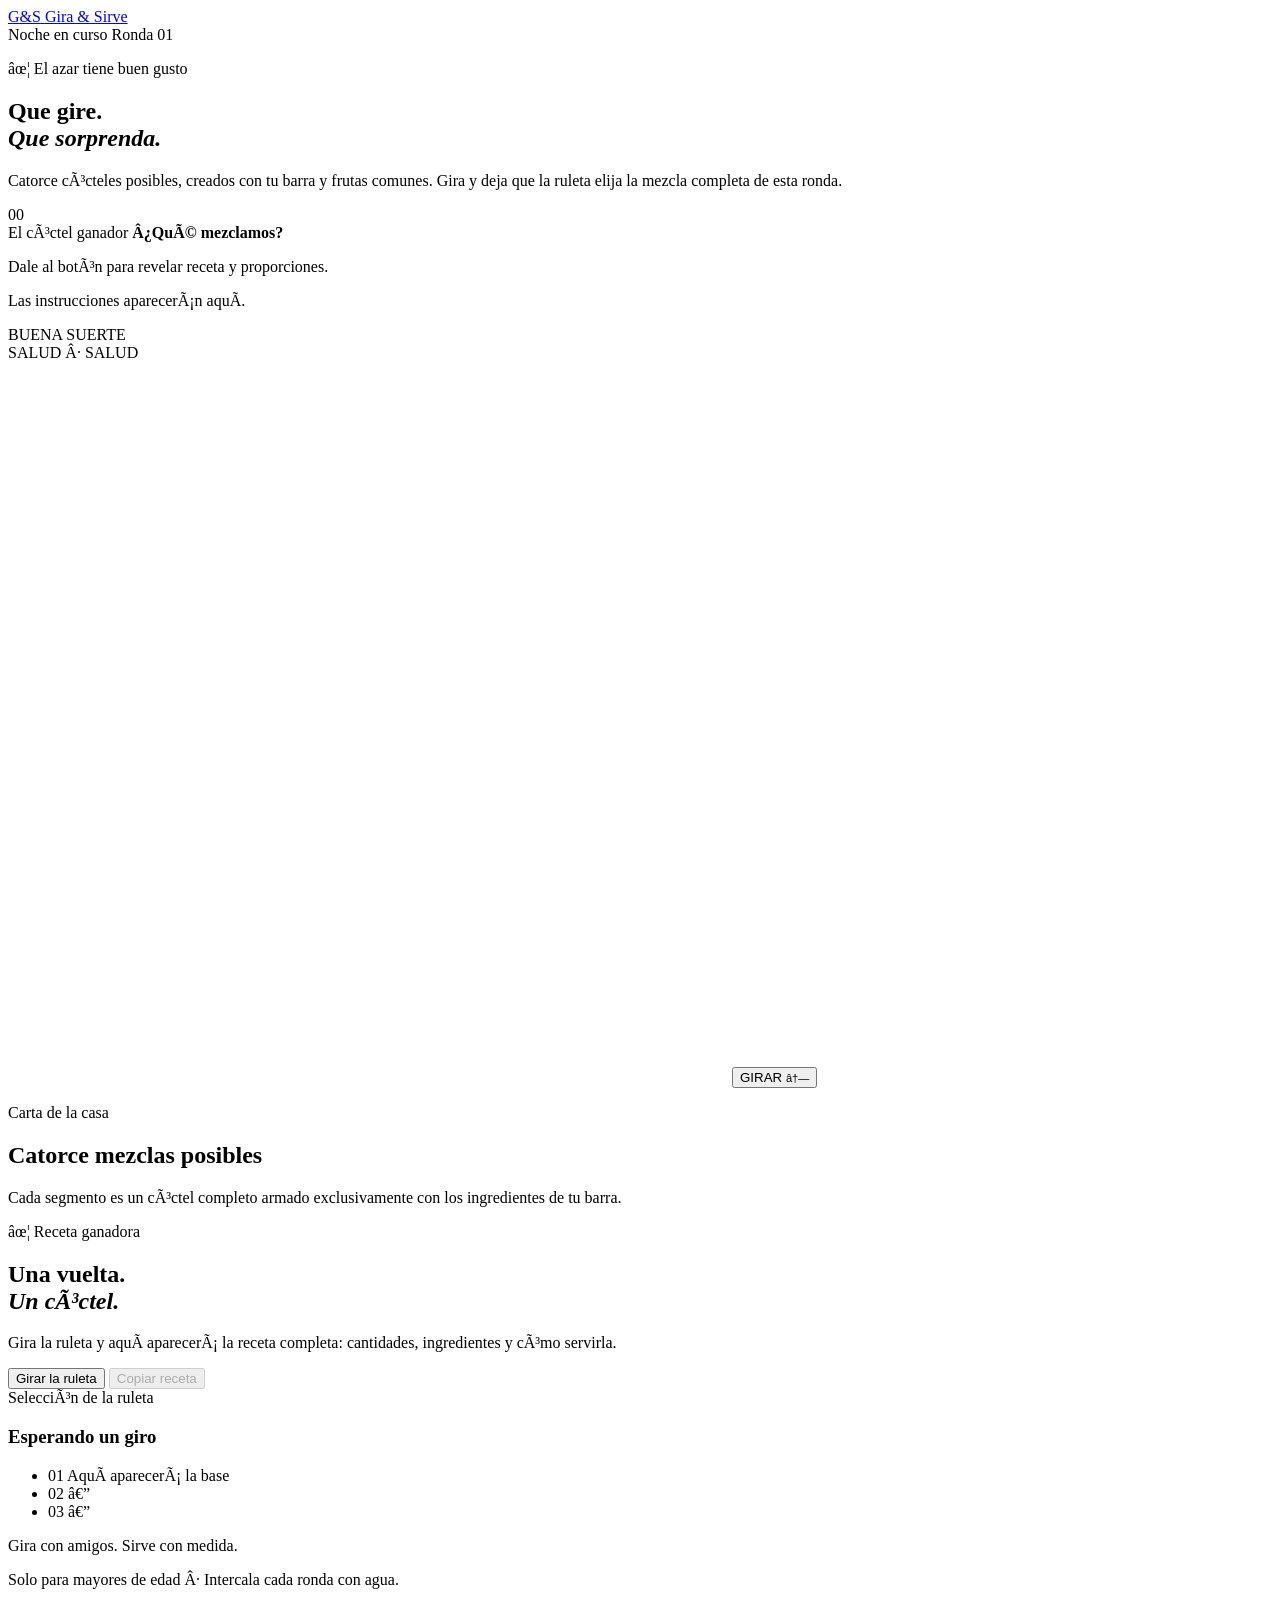
==== ruleta-tragos/index.html @ f044c5aa "Add cocktail roulette index.html" ====
<!doctype html>
<html lang="es">
<head>
  <meta charset="UTF-8">
  <meta name="viewport" content="width=device-width, initial-scale=1.0">
  <meta name="theme-color" content="#f4efe4">
  <meta name="description" content="Gira la ruleta y deja que el azar prepare la siguiente mezcla.">
  <title>Gira & Sirve â€” Ruleta de tragos</title>
  <link rel="preconnect" href="https://fonts.googleapis.com">
  <link rel="preconnect" href="https://fonts.gstatic.com" crossorigin>
  <link href="https://fonts.googleapis.com/css2?family=DM+Mono:wght@400;500&family=Manrope:wght@400;500;600;700;800&family=Playfair+Display:ital,wght@0,700;1,700&display=swap" rel="stylesheet">
  <link rel="stylesheet" href="styles.css">
</head>
<body>
  <div class="grain" aria-hidden="true"></div>
  <header class="site-header">
    <a class="brand" href="#" aria-label="Gira y Sirve, inicio">
      <span class="brand-mark">G&S</span>
      <span>Gira &amp; Sirve</span>
    </a>
    <div class="header-meta">
      <span class="status-dot" aria-hidden="true"></span>
      <span>Noche en curso</span>
      <span class="header-separator"></span>
      <span id="roundCounter">Ronda 01</span>
    </div>
  </header>

  <main>
    <section class="hero" aria-labelledby="pageTitle">
      <div class="intro">
        <p class="eyebrow"><span>âœ¦</span> El azar tiene buen gusto</p>
        <h1 id="pageTitle">Que gire.<br><em>Que sorprenda.</em></h1>
        <p class="intro-copy">Catorce cÃ³cteles posibles, creados con tu barra y frutas comunes. Gira y deja que la ruleta elija la mezcla completa de esta ronda.</p>

        <div class="result-card" id="resultCard" aria-live="polite">
          <div class="result-number" id="resultNumber">00</div>
          <div>
            <span class="result-label">El cÃ³ctel ganador</span>
            <strong id="resultName">Â¿QuÃ© mezclamos?</strong>
            <p id="resultNote">Dale al botÃ³n para revelar receta y proporciones.</p>
            <p class="result-method" id="resultMethod">Las instrucciones aparecerÃ¡n aquÃ­.</p>
          </div>
          <span class="result-swatch" id="resultSwatch" aria-hidden="true"></span>
        </div>
      </div>

      <div class="wheel-stage">
        <div class="orbit-label orbit-label--top">BUENA SUERTE</div>
        <div class="orbit-label orbit-label--bottom">SALUD Â· SALUD</div>
        <div class="pointer" aria-hidden="true"><span></span></div>
        <div class="wheel-wrap">
          <canvas id="wheel" width="720" height="720" aria-label="Ruleta con catorce cÃ³cteles"></canvas>
          <button class="spin-button" id="spinButton" type="button" aria-label="Girar la ruleta">
            <span>GIRAR</span>
            <small>â†—</small>
          </button>
        </div>
      </div>
    </section>

    <section class="bar-panel" aria-labelledby="barTitle">
      <div class="panel-heading">
        <div>
          <p class="eyebrow eyebrow--dark">Carta de la casa</p>
          <h2 id="barTitle">Catorce mezclas posibles</h2>
        </div>
        <p>Cada segmento es un cÃ³ctel completo armado exclusivamente con los ingredientes de tu barra.</p>
      </div>
      <ol class="ingredient-grid" id="ingredientGrid"></ol>
    </section>

    <section class="mix-section" id="recipeSection" aria-labelledby="mixTitle">
      <div class="mix-copy">
        <p class="eyebrow"><span>âœ¦</span> Receta ganadora</p>
        <h2 id="mixTitle">Una vuelta.<br><em>Un cÃ³ctel.</em></h2>
        <p id="recipeDescription">Gira la ruleta y aquÃ­ aparecerÃ¡ la receta completa: cantidades, ingredientes y cÃ³mo servirla.</p>
        <div class="mix-actions">
          <button class="secondary-button" id="spinAgainButton" type="button">Girar la ruleta</button>
          <button class="text-button" id="copyButton" type="button" disabled>Copiar receta</button>
        </div>
      </div>

      <div class="glass-card">
        <div class="glass" aria-hidden="true">
          <div class="glass-liquid" id="glassLiquid"></div>
          <div class="glass-shine"></div>
        </div>
        <div class="recipe">
          <span class="recipe-kicker">SelecciÃ³n de la ruleta</span>
          <h3 id="recipeName">Esperando un giro</h3>
          <ul id="recipeList">
            <li class="empty-slot"><span>01</span> AquÃ­ aparecerÃ¡ la base</li>
            <li class="empty-slot"><span>02</span> â€”</li>
            <li class="empty-slot"><span>03</span> â€”</li>
          </ul>
        </div>
      </div>
    </section>
  </main>

  <footer>
    <p>Gira con amigos. Sirve con medida.</p>
    <p>Solo para mayores de edad Â· Intercala cada ronda con agua.</p>
  </footer>

  <div class="toast" id="toast" role="status" aria-live="polite">Receta lista</div>
  <script src="app.js"></script>
</body>
</html>
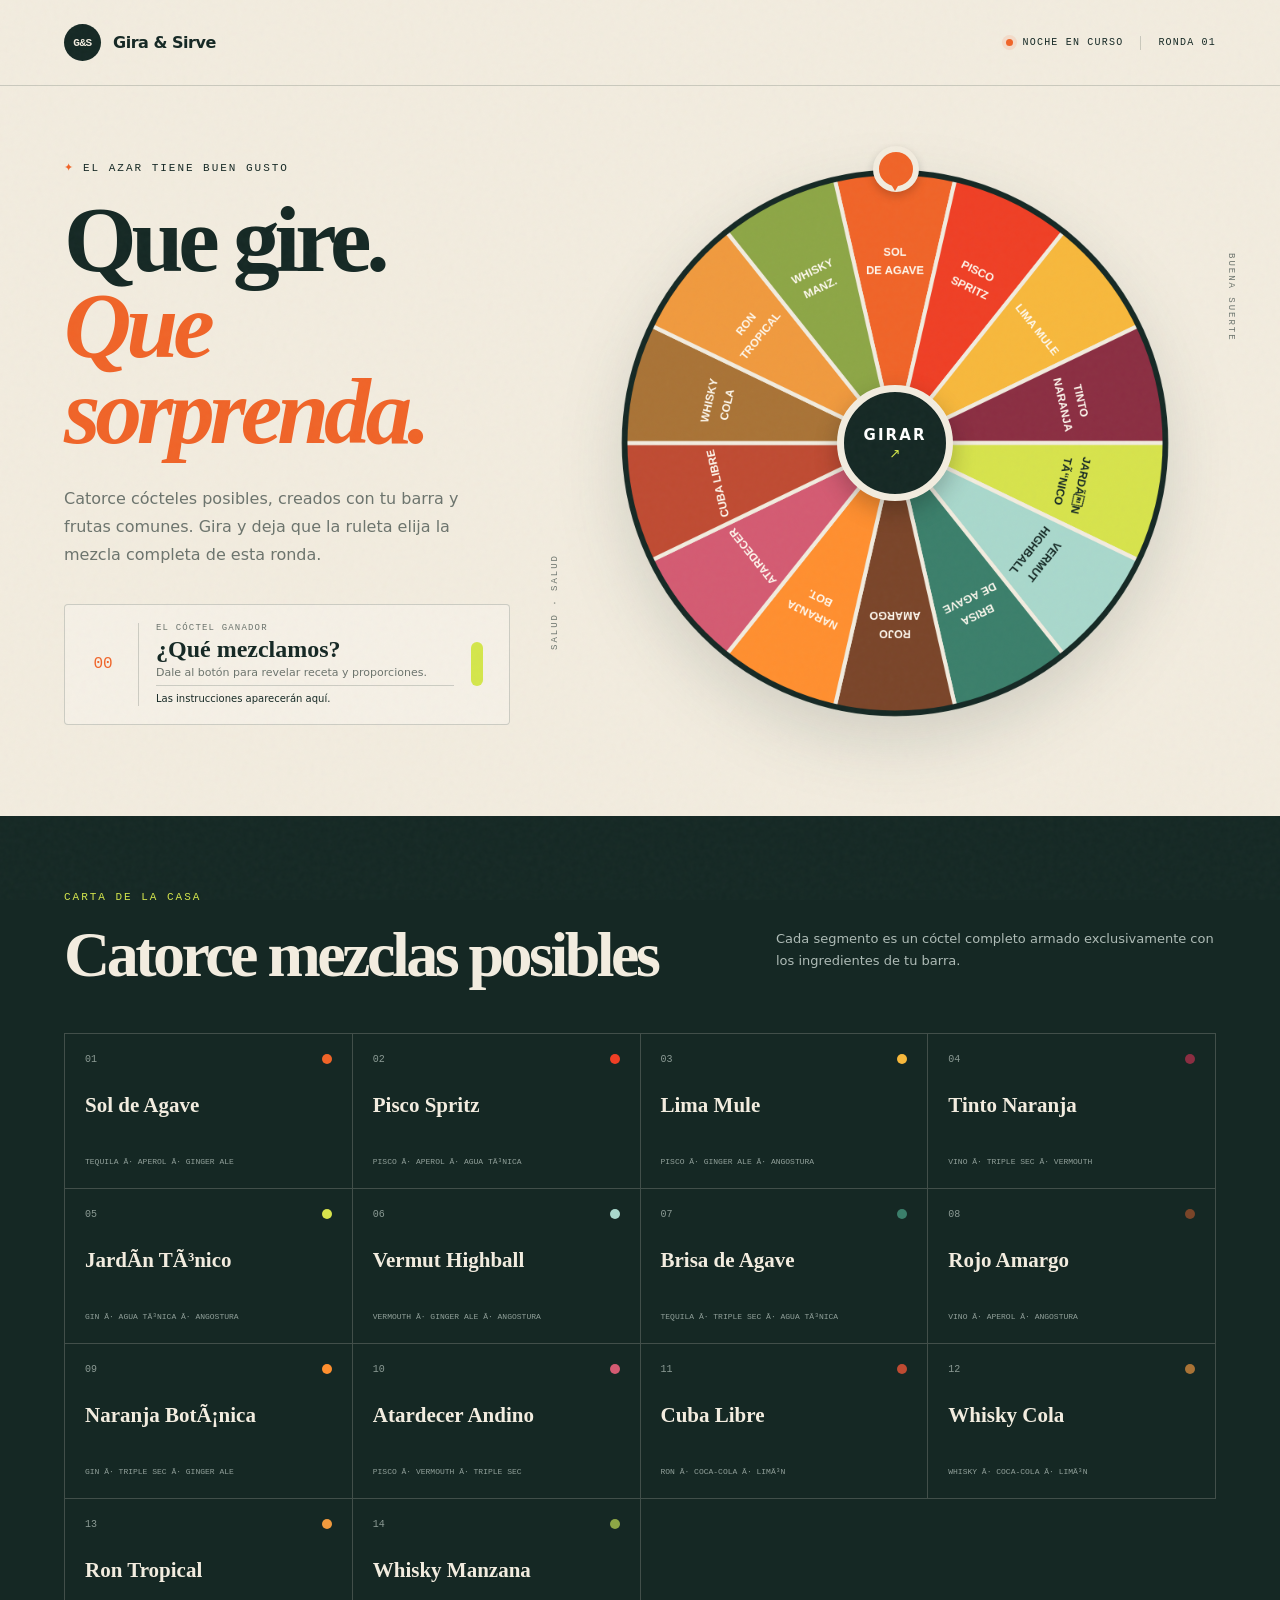
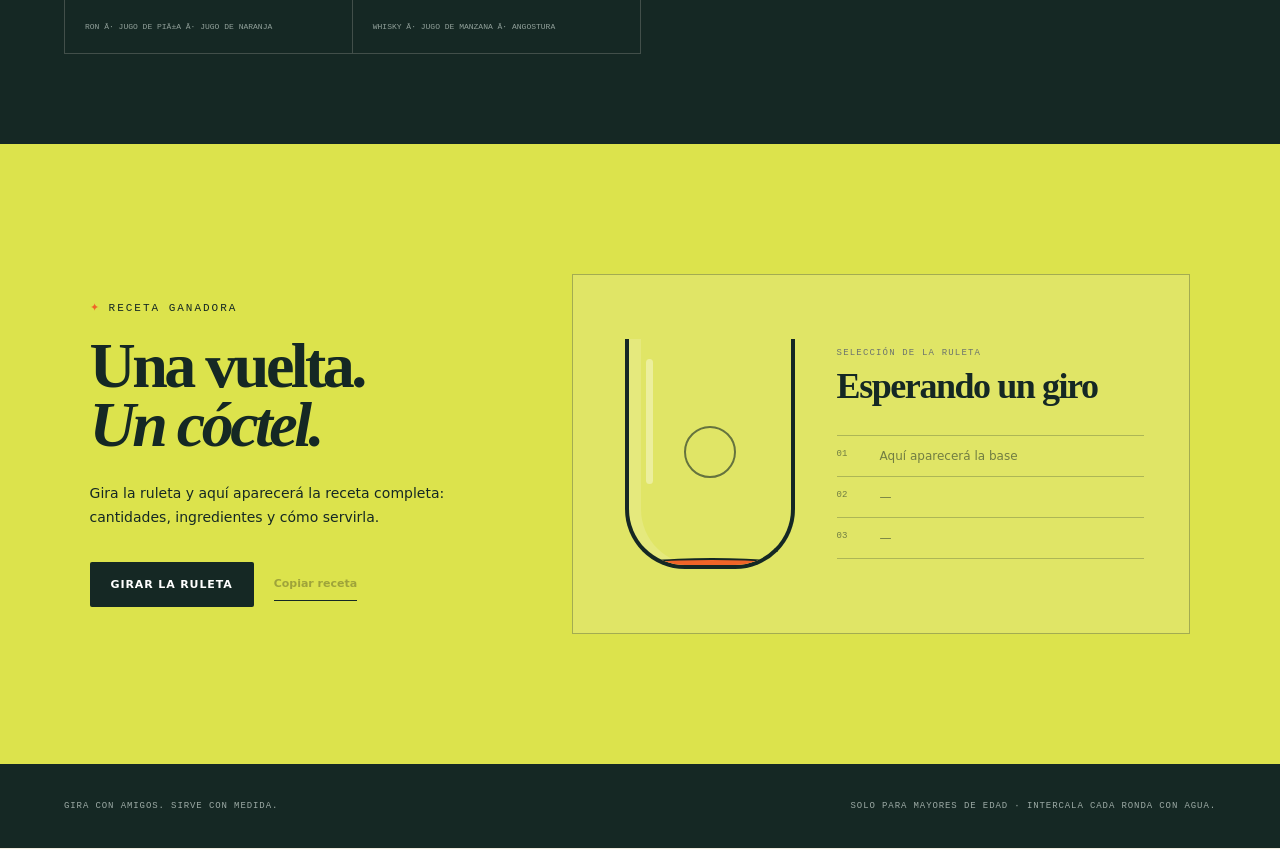
==== commit 2a7127ed: "Fix UTF-8 encoding in index.html" ====
--- a/ruleta-tragos/index.html
+++ b/ruleta-tragos/index.html
@@ -5,7 +5,7 @@
   <meta name="viewport" content="width=device-width, initial-scale=1.0">
   <meta name="theme-color" content="#f4efe4">
   <meta name="description" content="Gira la ruleta y deja que el azar prepare la siguiente mezcla.">
-  <title>Gira & Sirve â€” Ruleta de tragos</title>
+  <title>Gira & Sirve — Ruleta de tragos</title>
   <link rel="preconnect" href="https://fonts.googleapis.com">
   <link rel="preconnect" href="https://fonts.gstatic.com" crossorigin>
   <link href="https://fonts.googleapis.com/css2?family=DM+Mono:wght@400;500&family=Manrope:wght@400;500;600;700;800&family=Playfair+Display:ital,wght@0,700;1,700&display=swap" rel="stylesheet">
@@ -29,17 +29,17 @@
   <main>
     <section class="hero" aria-labelledby="pageTitle">
       <div class="intro">
-        <p class="eyebrow"><span>âœ¦</span> El azar tiene buen gusto</p>
+        <p class="eyebrow"><span>✦</span> El azar tiene buen gusto</p>
         <h1 id="pageTitle">Que gire.<br><em>Que sorprenda.</em></h1>
-        <p class="intro-copy">Catorce cÃ³cteles posibles, creados con tu barra y frutas comunes. Gira y deja que la ruleta elija la mezcla completa de esta ronda.</p>
+        <p class="intro-copy">Catorce cócteles posibles, creados con tu barra y frutas comunes. Gira y deja que la ruleta elija la mezcla completa de esta ronda.</p>
 
         <div class="result-card" id="resultCard" aria-live="polite">
           <div class="result-number" id="resultNumber">00</div>
           <div>
-            <span class="result-label">El cÃ³ctel ganador</span>
-            <strong id="resultName">Â¿QuÃ© mezclamos?</strong>
-            <p id="resultNote">Dale al botÃ³n para revelar receta y proporciones.</p>
-            <p class="result-method" id="resultMethod">Las instrucciones aparecerÃ¡n aquÃ­.</p>
+            <span class="result-label">El cóctel ganador</span>
+            <strong id="resultName">¿Qué mezclamos?</strong>
+            <p id="resultNote">Dale al botón para revelar receta y proporciones.</p>
+            <p class="result-method" id="resultMethod">Las instrucciones aparecerán aquí.</p>
           </div>
           <span class="result-swatch" id="resultSwatch" aria-hidden="true"></span>
         </div>
@@ -47,13 +47,13 @@
 
       <div class="wheel-stage">
         <div class="orbit-label orbit-label--top">BUENA SUERTE</div>
-        <div class="orbit-label orbit-label--bottom">SALUD Â· SALUD</div>
+        <div class="orbit-label orbit-label--bottom">SALUD · SALUD</div>
         <div class="pointer" aria-hidden="true"><span></span></div>
         <div class="wheel-wrap">
-          <canvas id="wheel" width="720" height="720" aria-label="Ruleta con catorce cÃ³cteles"></canvas>
+          <canvas id="wheel" width="720" height="720" aria-label="Ruleta con catorce cócteles"></canvas>
           <button class="spin-button" id="spinButton" type="button" aria-label="Girar la ruleta">
             <span>GIRAR</span>
-            <small>â†—</small>
+            <small>↗</small>
           </button>
         </div>
       </div>
@@ -65,16 +65,16 @@
           <p class="eyebrow eyebrow--dark">Carta de la casa</p>
           <h2 id="barTitle">Catorce mezclas posibles</h2>
         </div>
-        <p>Cada segmento es un cÃ³ctel completo armado exclusivamente con los ingredientes de tu barra.</p>
+        <p>Cada segmento es un cóctel completo armado exclusivamente con los ingredientes de tu barra.</p>
       </div>
       <ol class="ingredient-grid" id="ingredientGrid"></ol>
     </section>
 
     <section class="mix-section" id="recipeSection" aria-labelledby="mixTitle">
       <div class="mix-copy">
-        <p class="eyebrow"><span>âœ¦</span> Receta ganadora</p>
-        <h2 id="mixTitle">Una vuelta.<br><em>Un cÃ³ctel.</em></h2>
-        <p id="recipeDescription">Gira la ruleta y aquÃ­ aparecerÃ¡ la receta completa: cantidades, ingredientes y cÃ³mo servirla.</p>
+        <p class="eyebrow"><span>✦</span> Receta ganadora</p>
+        <h2 id="mixTitle">Una vuelta.<br><em>Un cóctel.</em></h2>
+        <p id="recipeDescription">Gira la ruleta y aquí aparecerá la receta completa: cantidades, ingredientes y cómo servirla.</p>
         <div class="mix-actions">
           <button class="secondary-button" id="spinAgainButton" type="button">Girar la ruleta</button>
           <button class="text-button" id="copyButton" type="button" disabled>Copiar receta</button>
@@ -87,12 +87,12 @@
           <div class="glass-shine"></div>
         </div>
         <div class="recipe">
-          <span class="recipe-kicker">SelecciÃ³n de la ruleta</span>
+          <span class="recipe-kicker">Selección de la ruleta</span>
           <h3 id="recipeName">Esperando un giro</h3>
           <ul id="recipeList">
-            <li class="empty-slot"><span>01</span> AquÃ­ aparecerÃ¡ la base</li>
-            <li class="empty-slot"><span>02</span> â€”</li>
-            <li class="empty-slot"><span>03</span> â€”</li>
+            <li class="empty-slot"><span>01</span> Aquí aparecerá la base</li>
+            <li class="empty-slot"><span>02</span> —</li>
+            <li class="empty-slot"><span>03</span> —</li>
           </ul>
         </div>
       </div>
@@ -101,7 +101,7 @@
 
   <footer>
     <p>Gira con amigos. Sirve con medida.</p>
-    <p>Solo para mayores de edad Â· Intercala cada ronda con agua.</p>
+    <p>Solo para mayores de edad · Intercala cada ronda con agua.</p>
   </footer>
 
   <div class="toast" id="toast" role="status" aria-live="polite">Receta lista</div>
--- a/ruleta-tragos/styles.css
+++ b/ruleta-tragos/styles.css
@@ -0,0 +1,193 @@
+:root {
+  --cream: #f2ecdf;
+  --ink: #152824;
+  --muted: #6c746d;
+  --orange: #f06428;
+  --acid: #d4e64b;
+  --line: rgba(21, 40, 36, .18);
+}
+
+* { box-sizing: border-box; }
+
+html { scroll-behavior: smooth; }
+
+body {
+  margin: 0;
+  color: var(--ink);
+  background: var(--cream);
+  font-family: "Manrope", system-ui, sans-serif;
+  min-width: 320px;
+}
+
+button, a { -webkit-tap-highlight-color: transparent; }
+button { font: inherit; }
+
+.grain {
+  position: fixed;
+  inset: 0;
+  pointer-events: none;
+  opacity: .12;
+  z-index: 20;
+  background-image: url("data:image/svg+xml,%3Csvg viewBox='0 0 180 180' xmlns='http://www.w3.org/2000/svg'%3E%3Cfilter id='n'%3E%3CfeTurbulence type='fractalNoise' baseFrequency='.9' numOctaves='3' stitchTiles='stitch'/%3E%3C/filter%3E%3Crect width='100%25' height='100%25' filter='url(%23n)' opacity='.25'/%3E%3C/svg%3E");
+}
+
+.site-header {
+  height: 86px;
+  display: flex;
+  align-items: center;
+  justify-content: space-between;
+  padding: 0 clamp(24px, 5vw, 78px);
+  border-bottom: 1px solid var(--line);
+  position: relative;
+  z-index: 5;
+}
+
+.brand { color: inherit; text-decoration: none; display: flex; align-items: center; gap: 12px; font-weight: 800; letter-spacing: -.03em; }
+.brand-mark { display: grid; place-items: center; width: 37px; height: 37px; color: var(--cream); background: var(--ink); border-radius: 50%; font-family: "DM Mono", monospace; font-size: 11px; }
+.header-meta { display: flex; align-items: center; gap: 10px; font-family: "DM Mono", monospace; text-transform: uppercase; font-size: 10px; letter-spacing: .12em; }
+.status-dot { width: 7px; height: 7px; background: var(--orange); border-radius: 50%; box-shadow: 0 0 0 4px rgba(240, 100, 40, .12); }
+.header-separator { width: 1px; height: 14px; margin: 0 7px; background: var(--line); }
+
+.hero {
+  min-height: 730px;
+  display: grid;
+  grid-template-columns: minmax(300px, .82fr) minmax(520px, 1.18fr);
+  align-items: center;
+  gap: clamp(30px, 5vw, 90px);
+  padding: 58px clamp(24px, 5vw, 78px) 74px;
+  overflow: hidden;
+}
+
+.intro { position: relative; z-index: 2; }
+.eyebrow { display: flex; align-items: center; gap: 8px; margin: 0 0 23px; font-family: "DM Mono", monospace; font-size: 11px; letter-spacing: .18em; text-transform: uppercase; }
+.eyebrow span { color: var(--orange); }
+h1, h2 { margin: 0; font-family: "Playfair Display", Georgia, serif; font-weight: 700; letter-spacing: -.055em; line-height: .92; }
+h1 { font-size: clamp(64px, 7.3vw, 112px); }
+h1 em, h2 em { color: var(--orange); font-weight: 700; }
+.intro-copy { max-width: 470px; margin: 30px 0 35px; color: var(--muted); font-size: 16px; line-height: 1.75; }
+
+.result-card {
+  min-height: 118px;
+  display: grid;
+  grid-template-columns: 54px 1fr 18px;
+  align-items: center;
+  gap: 17px;
+  max-width: 470px;
+  padding: 18px 20px;
+  border: 1px solid var(--line);
+  border-radius: 4px;
+  background: rgba(255,255,255,.24);
+  transition: transform .25s ease, background .25s ease;
+}
+.result-card.is-new { transform: translateY(-4px); background: rgba(255,255,255,.55); }
+.result-number { align-self: stretch; display: grid; place-items: center; border-right: 1px solid var(--line); padding-right: 17px; font-family: "DM Mono", monospace; font-size: 16px; color: var(--orange); }
+.result-label, .recipe-kicker { display: block; margin-bottom: 3px; font-family: "DM Mono", monospace; text-transform: uppercase; letter-spacing: .13em; font-size: 9px; color: var(--muted); }
+.result-card strong { display: block; font-family: "Playfair Display", serif; font-size: 24px; }
+.result-card p { margin: 3px 0 0; color: var(--muted); font-size: 11px; }
+.result-card .result-method { margin-top: 6px; padding-top: 6px; border-top: 1px solid var(--line); color: var(--ink); font-size: 10px; line-height: 1.4; }
+.result-swatch { width: 12px; height: 44px; background: var(--acid); border-radius: 10px; }
+
+.wheel-stage { position: relative; display: grid; place-items: center; min-width: 0; }
+.wheel-wrap { width: min(45vw, 610px); aspect-ratio: 1; position: relative; filter: drop-shadow(0 25px 32px rgba(21,40,36,.14)); }
+#wheel { width: 100%; height: 100%; display: block; transform: rotate(0deg); }
+.spin-button {
+  position: absolute;
+  inset: 50% auto auto 50%;
+  translate: -50% -50%;
+  width: 116px;
+  aspect-ratio: 1;
+  display: grid;
+  place-items: center;
+  align-content: center;
+  color: white;
+  border: 7px solid var(--cream);
+  border-radius: 50%;
+  background: var(--ink);
+  cursor: pointer;
+  box-shadow: 0 9px 25px rgba(0,0,0,.24);
+  transition: transform .2s ease, background .2s ease;
+}
+.spin-button:hover { transform: scale(1.06); background: var(--orange); }
+.spin-button:active { transform: scale(.97); }
+.spin-button:disabled { cursor: wait; opacity: .86; }
+.spin-button span { font-size: 15px; font-weight: 800; letter-spacing: .14em; }
+.spin-button small { margin-top: 2px; color: var(--acid); }
+.pointer { position: absolute; z-index: 3; top: -9px; left: 50%; translate: -50% 0; width: 44px; height: 55px; display: grid; place-items: start center; }
+.pointer::before { content: ""; width: 34px; height: 34px; background: var(--orange); border: 6px solid var(--cream); border-radius: 50%; box-shadow: 0 4px 10px rgba(0,0,0,.18); }
+.pointer span { position: absolute; top: 25px; border: 12px solid transparent; border-top: 20px solid var(--orange); }
+.orbit-label { position: absolute; font-family: "DM Mono", monospace; letter-spacing: .22em; font-size: 9px; color: var(--muted); writing-mode: vertical-rl; }
+.orbit-label--top { right: -20px; top: 17%; }
+.orbit-label--bottom { left: -24px; bottom: 14%; rotate: 180deg; }
+
+.bar-panel { padding: 75px clamp(24px, 5vw, 78px) 90px; color: var(--cream); background: var(--ink); }
+.panel-heading { display: flex; align-items: end; justify-content: space-between; gap: 40px; margin-bottom: 48px; }
+.panel-heading h2, .mix-copy h2 { font-size: clamp(46px, 5vw, 72px); }
+.panel-heading > p { max-width: 440px; color: #aebbb6; font-size: 13px; line-height: 1.7; }
+.eyebrow--dark { color: var(--acid); }
+.ingredient-grid { margin: 0; padding: 0; list-style: none; display: grid; grid-template-columns: repeat(4, 1fr); border-top: 1px solid rgba(242,236,223,.2); border-left: 1px solid rgba(242,236,223,.2); }
+.ingredient-grid li { min-height: 155px; padding: 20px; border-right: 1px solid rgba(242,236,223,.2); border-bottom: 1px solid rgba(242,236,223,.2); position: relative; display: flex; flex-direction: column; justify-content: space-between; transition: background .2s ease; }
+.ingredient-grid li:hover { background: rgba(255,255,255,.05); }
+.ingredient-index { font-family: "DM Mono", monospace; font-size: 10px; color: #8b9a94; }
+.ingredient-name { font-family: "Playfair Display", serif; font-size: 21px; line-height: 1; }
+.ingredient-grid li small { margin-top: 10px; color: #91a09a; font-family: "DM Mono", monospace; font-size: 8px; line-height: 1.5; text-transform: uppercase; }
+.ingredient-dot { position: absolute; top: 20px; right: 20px; width: 10px; height: 10px; border-radius: 50%; }
+
+.mix-section { display: grid; grid-template-columns: .8fr 1.2fr; align-items: center; gap: 70px; padding: 100px clamp(24px, 7vw, 110px); min-height: 620px; background: #dce34c; }
+.mix-copy > p:not(.eyebrow) { max-width: 480px; min-height: 48px; margin: 27px 0; line-height: 1.7; font-size: 14px; }
+.mix-copy h2 em { color: var(--ink); }
+.mix-actions { display: flex; align-items: center; gap: 20px; margin-top: 32px; }
+.secondary-button { border: 0; border-radius: 2px; padding: 16px 21px; color: white; background: var(--ink); font-size: 11px; font-weight: 800; letter-spacing: .08em; text-transform: uppercase; cursor: pointer; }
+.secondary-button:disabled { opacity: .45; cursor: not-allowed; }
+.text-button { padding: 10px 0; border: 0; border-bottom: 1px solid var(--ink); background: transparent; font-size: 11px; font-weight: 700; cursor: pointer; }
+
+.glass-card { min-height: 360px; display: grid; grid-template-columns: .75fr 1.25fr; align-items: center; gap: 34px; padding: 45px; border: 1px solid rgba(21,40,36,.3); background: rgba(242,236,223,.18); }
+.glass { width: 170px; height: 230px; margin: auto; position: relative; overflow: hidden; border: 4px solid var(--ink); border-top: 0; border-radius: 0 0 60px 60px; box-shadow: inset 12px 0 rgba(255,255,255,.15); }
+.glass::before { content: ""; position: absolute; z-index: 3; left: 50%; top: 50%; width: 48px; height: 48px; translate: -50% -50%; border: 2px solid var(--ink); border-radius: 50%; opacity: .6; }
+.glass-liquid { position: absolute; inset: 100% 0 0; background: var(--orange); transition: inset .7s cubic-bezier(.2,.8,.2,1), background .4s ease; }
+.glass-liquid::before { content: ""; position: absolute; top: -7px; left: -3%; width: 106%; height: 14px; border: 2px solid var(--ink); border-radius: 50%; background: inherit; }
+.glass-shine { position: absolute; z-index: 4; top: 20px; left: 17px; width: 7px; height: 125px; border-radius: 10px; background: rgba(255,255,255,.36); }
+.recipe h3 { margin: 7px 0 28px; font-family: "Playfair Display", serif; font-size: 36px; letter-spacing: -.04em; }
+.recipe ul { margin: 0; padding: 0; list-style: none; border-top: 1px solid rgba(21,40,36,.25); }
+.recipe li { display: grid; grid-template-columns: 35px 1fr auto; gap: 8px; padding: 13px 0; border-bottom: 1px solid rgba(21,40,36,.25); font-size: 12px; }
+.recipe li span { font-family: "DM Mono", monospace; font-size: 9px; }
+.recipe li small { font-family: "DM Mono", monospace; font-size: 9px; text-transform: uppercase; }
+.recipe .empty-slot { color: rgba(21,40,36,.55); }
+
+footer { display: flex; justify-content: space-between; gap: 20px; padding: 28px clamp(24px, 5vw, 78px); color: #9caaa5; background: var(--ink); font-family: "DM Mono", monospace; font-size: 9px; text-transform: uppercase; letter-spacing: .1em; }
+.toast { position: fixed; z-index: 30; left: 50%; bottom: 25px; translate: -50% 100px; padding: 12px 18px; color: white; background: var(--ink); border-radius: 3px; font-size: 11px; opacity: 0; transition: .3s ease; }
+.toast.show { translate: -50% 0; opacity: 1; }
+
+@media (max-width: 980px) {
+  .hero { grid-template-columns: 1fr; padding-top: 70px; }
+  .intro { text-align: center; }
+  .eyebrow { justify-content: center; }
+  .intro-copy, .result-card { margin-left: auto; margin-right: auto; }
+  .wheel-wrap { width: min(82vw, 610px); }
+  .wheel-stage { margin-top: 20px; }
+  .ingredient-grid { grid-template-columns: repeat(2, 1fr); }
+  .panel-heading { align-items: start; flex-direction: column; }
+  .mix-section { grid-template-columns: 1fr; }
+}
+
+@media (max-width: 600px) {
+  .site-header { height: 70px; }
+  .header-meta span:not(.status-dot):not(#roundCounter) { display: none; }
+  .hero { padding-top: 48px; }
+  h1 { font-size: clamp(54px, 18vw, 78px); }
+  .wheel-wrap { width: 94vw; }
+  .spin-button { width: 90px; border-width: 5px; }
+  .pointer { top: -12px; }
+  .orbit-label { display: none; }
+  .ingredient-grid { grid-template-columns: 1fr 1fr; }
+  .ingredient-grid li { min-height: 125px; }
+  .panel-heading h2, .mix-copy h2 { font-size: 48px; }
+  .mix-section { padding-top: 74px; padding-bottom: 74px; }
+  .glass-card { grid-template-columns: 1fr; padding: 35px 24px; }
+  .glass { width: 140px; height: 185px; }
+  footer { flex-direction: column; }
+}
+
+@media (prefers-reduced-motion: reduce) {
+  *, *::before, *::after { scroll-behavior: auto !important; transition-duration: .01ms !important; }
+}
+
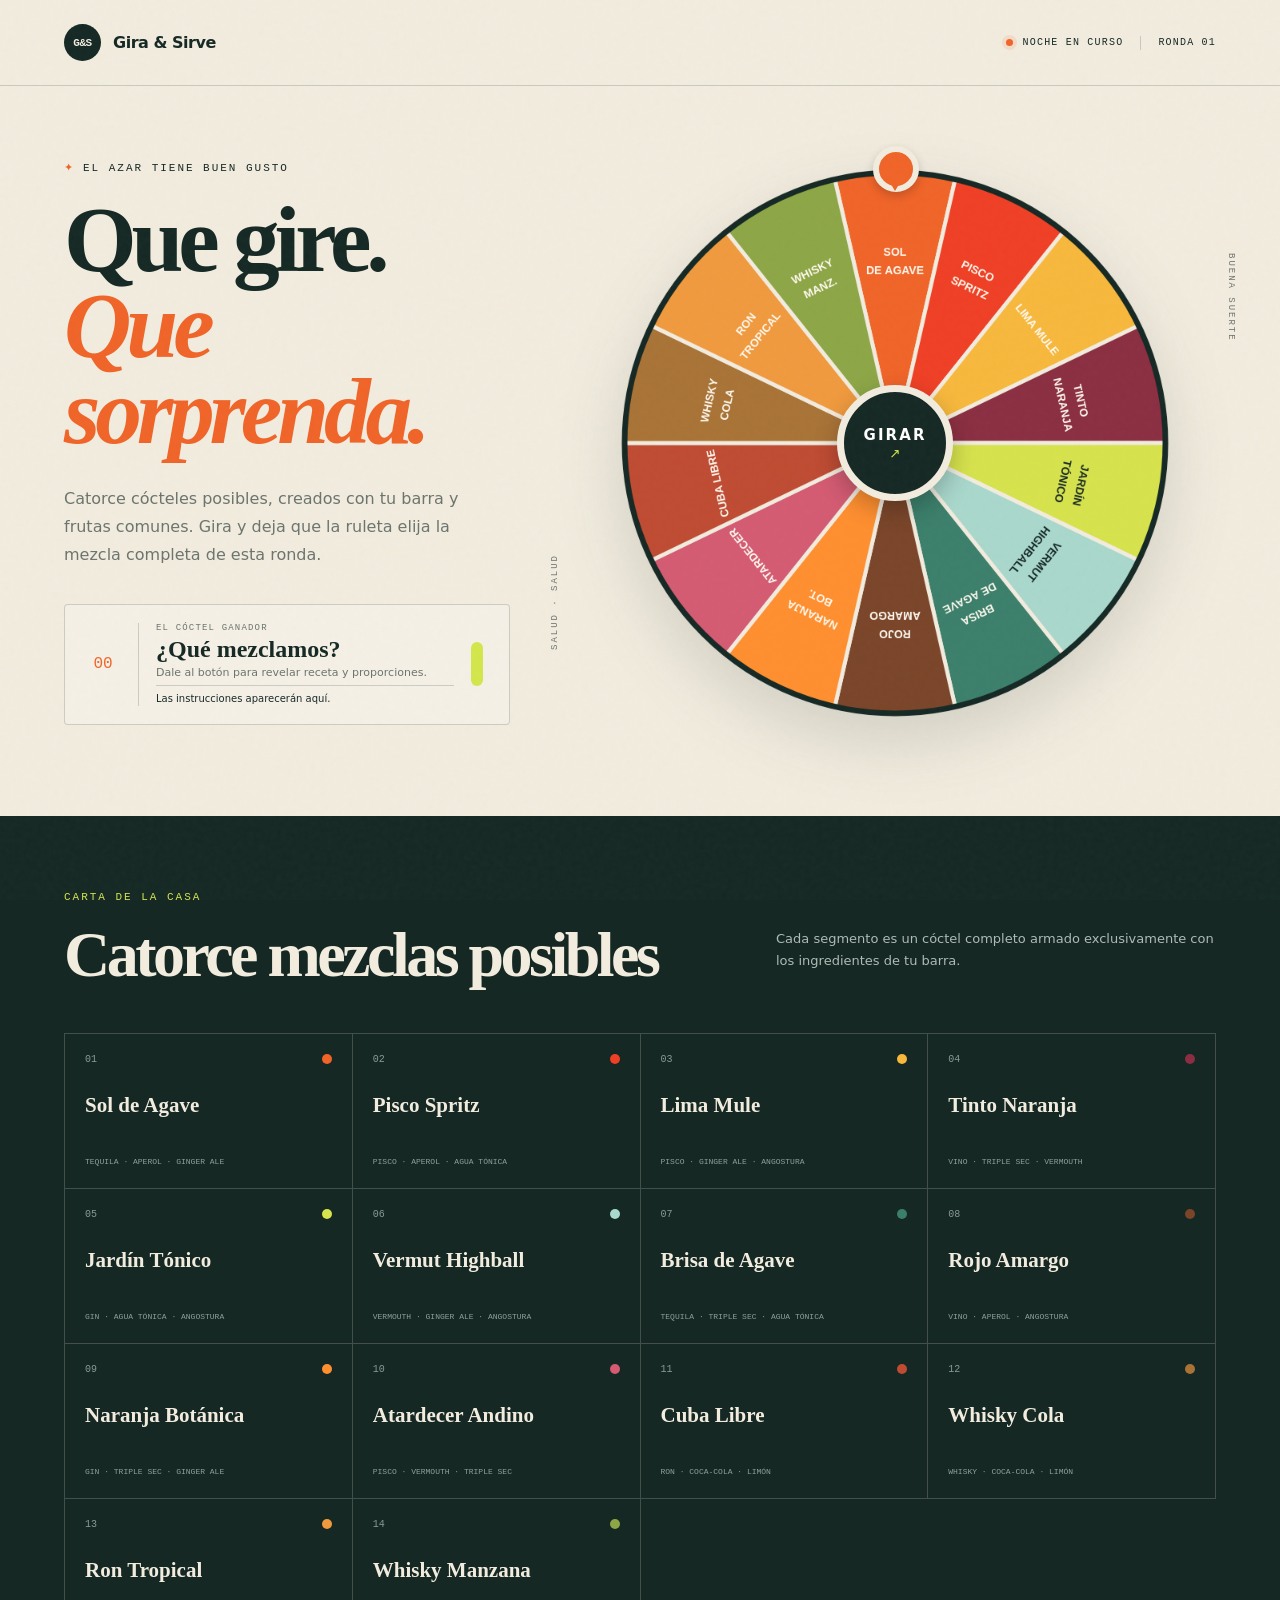
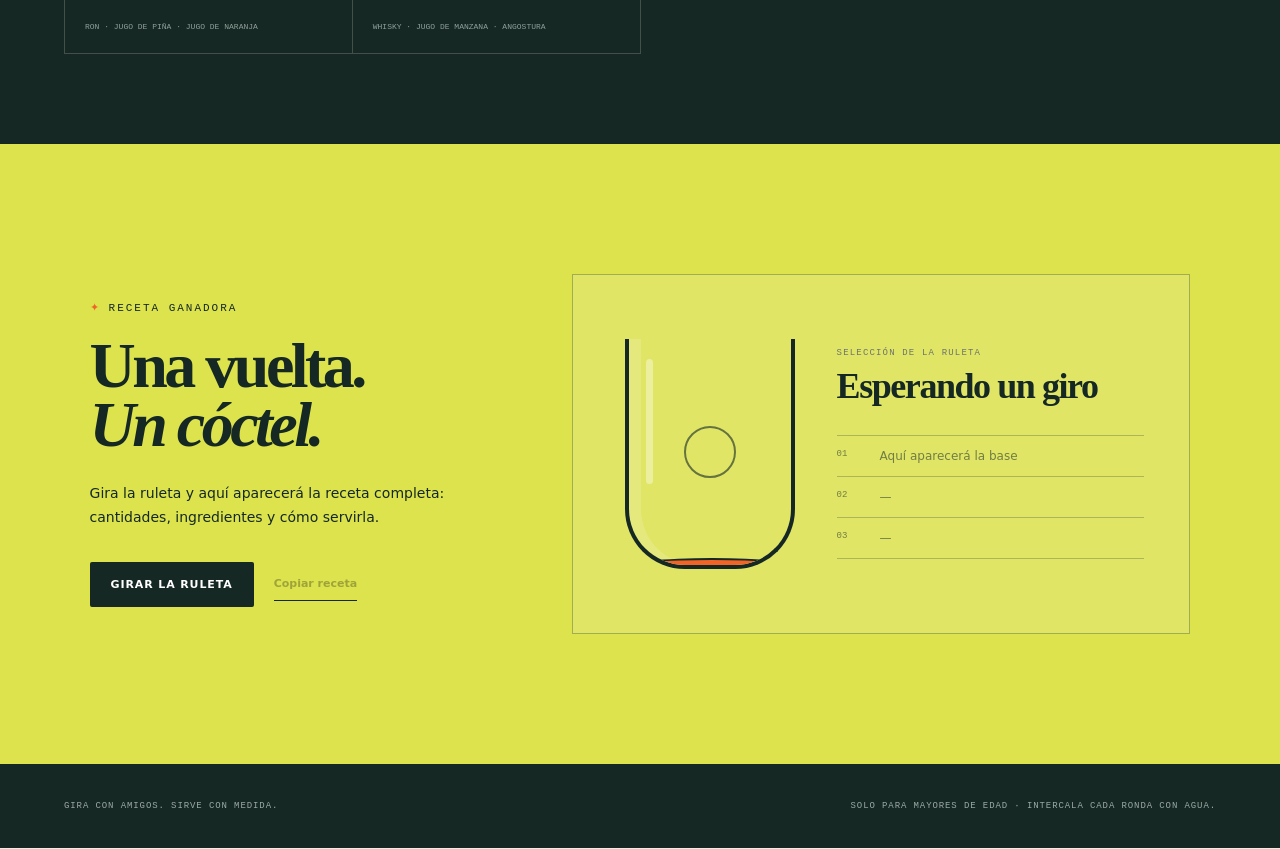
==== commit ea78139a: "Bust cached roulette assets" ====
--- a/ruleta-tragos/index.html
+++ b/ruleta-tragos/index.html
@@ -9,7 +9,7 @@
   <link rel="preconnect" href="https://fonts.googleapis.com">
   <link rel="preconnect" href="https://fonts.gstatic.com" crossorigin>
   <link href="https://fonts.googleapis.com/css2?family=DM+Mono:wght@400;500&family=Manrope:wght@400;500;600;700;800&family=Playfair+Display:ital,wght@0,700;1,700&display=swap" rel="stylesheet">
-  <link rel="stylesheet" href="styles.css">
+  <link rel="stylesheet" href="styles.css?v=4">
 </head>
 <body>
   <div class="grain" aria-hidden="true"></div>
@@ -105,7 +105,7 @@
   </footer>
 
   <div class="toast" id="toast" role="status" aria-live="polite">Receta lista</div>
-  <script src="app.js"></script>
+  <script src="app.js?v=4"></script>
 </body>
 </html>
 
--- a/ruleta-tragos/styles.css
+++ b/ruleta-tragos/styles.css
@@ -188,6 +188,8 @@
 }
 
 @media (prefers-reduced-motion: reduce) {
-  *, *::before, *::after { scroll-behavior: auto !important; transition-duration: .01ms !important; }
+  html { scroll-behavior: auto !important; }
+  body *:not(#wheel), body *::before, body *::after { transition-duration: .01ms !important; }
+  #wheel { transition-duration: .7s !important; }
 }
 
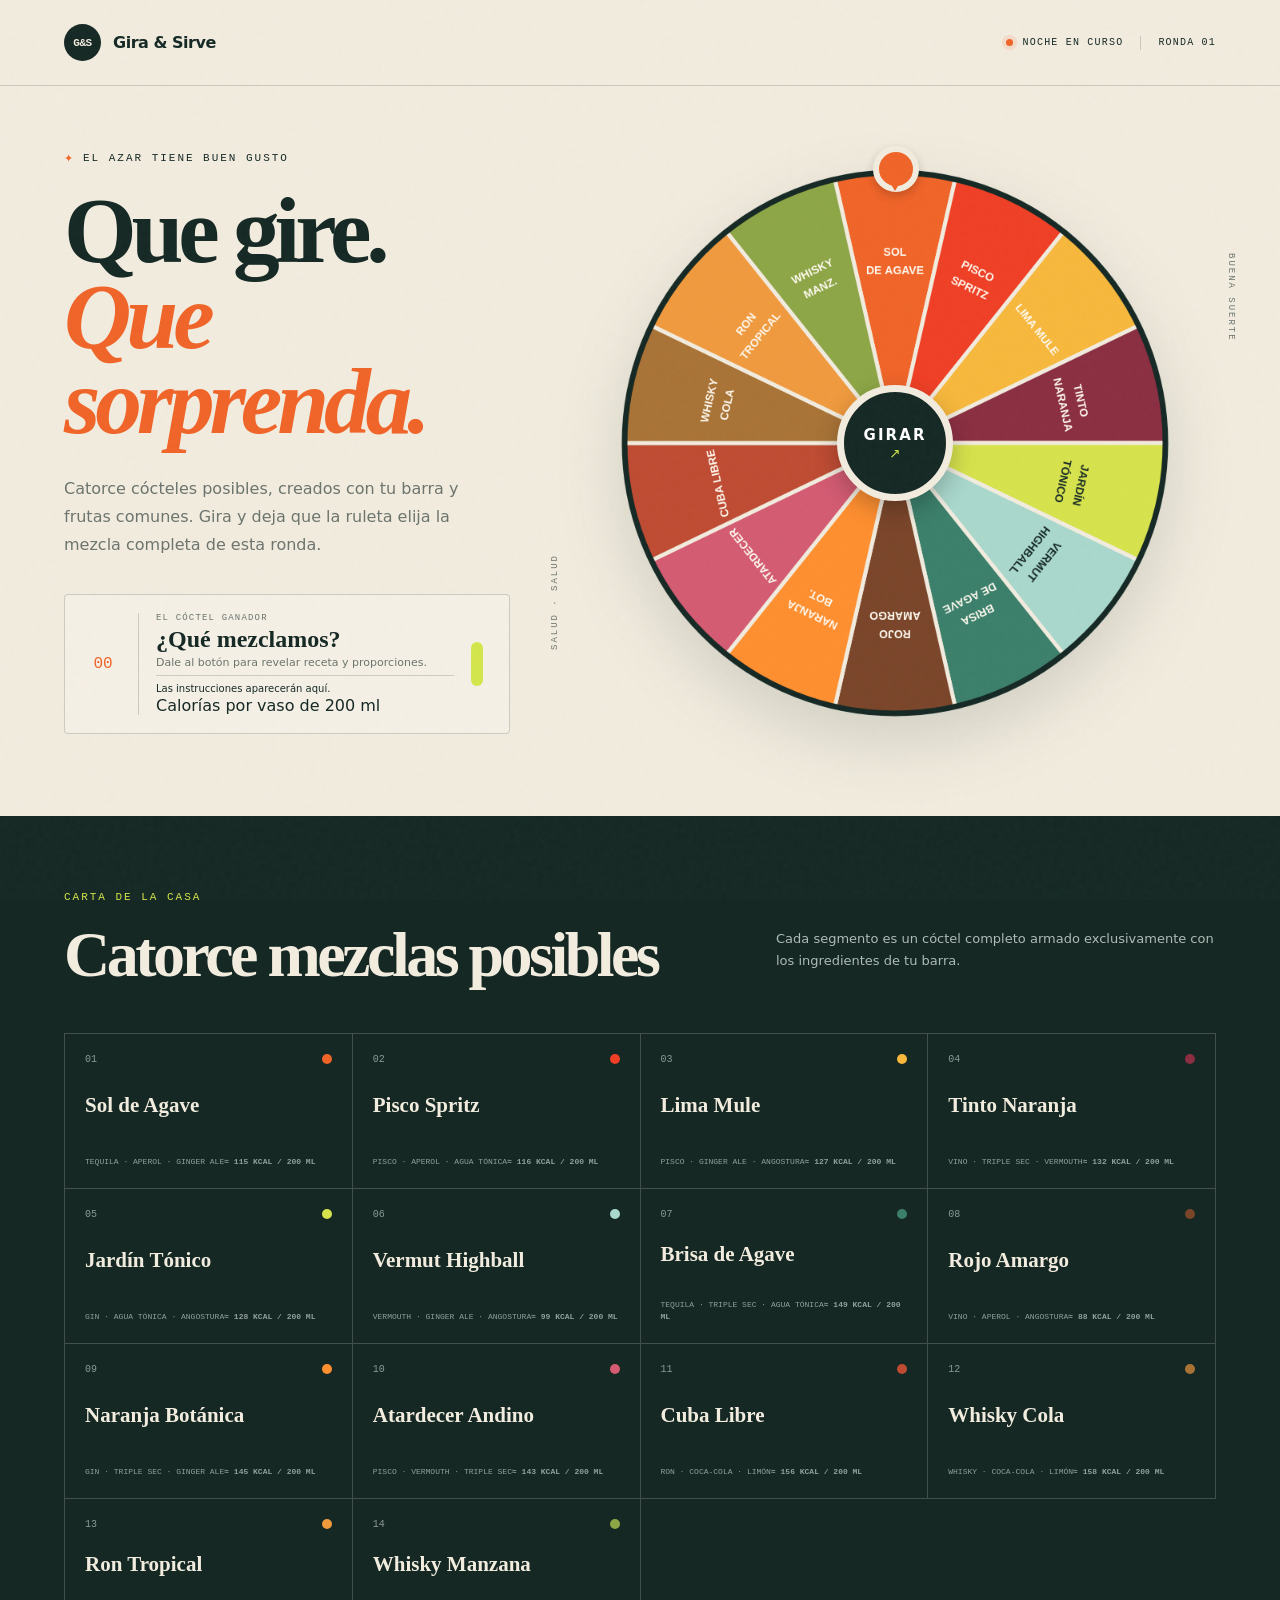
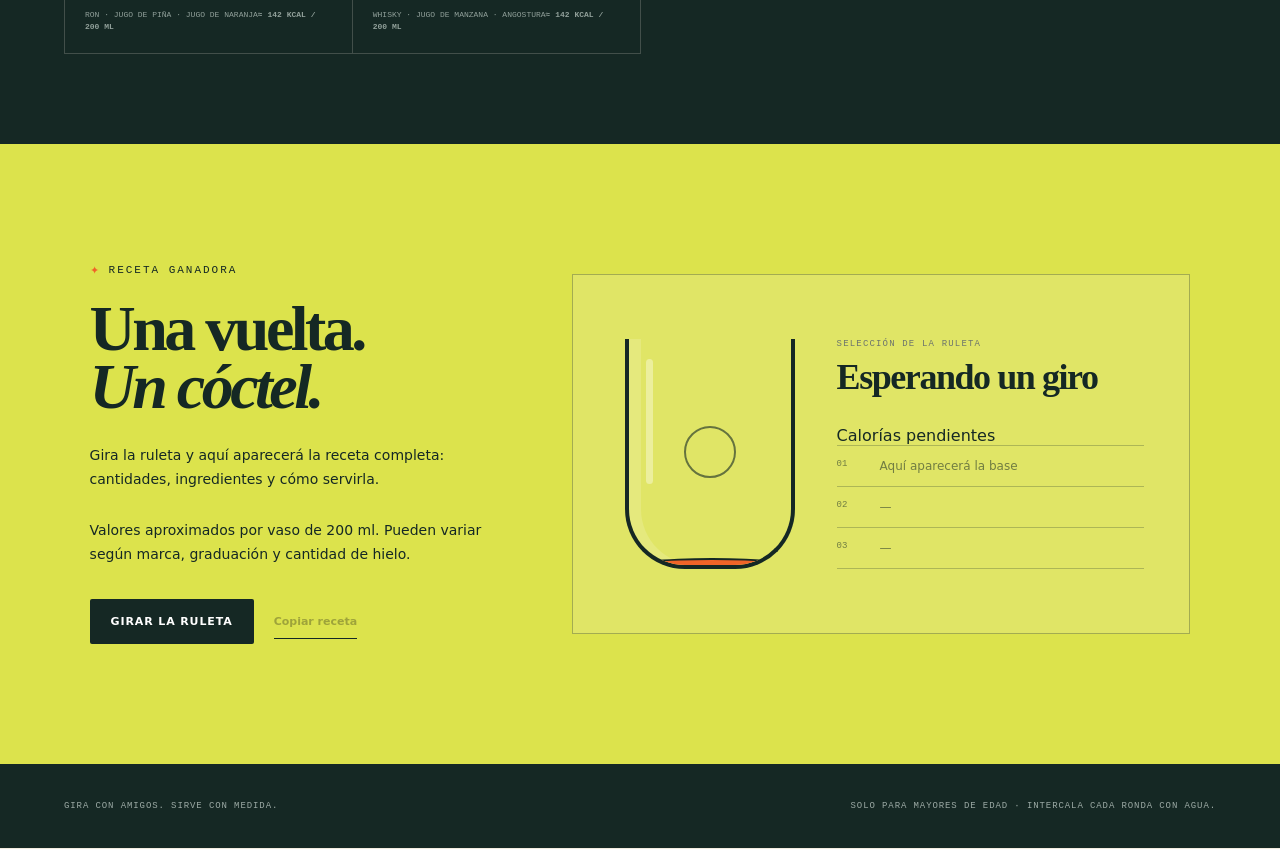
==== commit 350b11c7: "feat: añadir calorías a index.html" ====
--- a/ruleta-tragos/index.html
+++ b/ruleta-tragos/index.html
@@ -9,7 +9,7 @@
   <link rel="preconnect" href="https://fonts.googleapis.com">
   <link rel="preconnect" href="https://fonts.gstatic.com" crossorigin>
   <link href="https://fonts.googleapis.com/css2?family=DM+Mono:wght@400;500&family=Manrope:wght@400;500;600;700;800&family=Playfair+Display:ital,wght@0,700;1,700&display=swap" rel="stylesheet">
-  <link rel="stylesheet" href="styles.css?v=4">
+  <link rel="stylesheet" href="styles.css?v=5">
 </head>
 <body>
   <div class="grain" aria-hidden="true"></div>
@@ -40,6 +40,7 @@
             <strong id="resultName">¿Qué mezclamos?</strong>
             <p id="resultNote">Dale al botón para revelar receta y proporciones.</p>
             <p class="result-method" id="resultMethod">Las instrucciones aparecerán aquí.</p>
+            <span class="calorie-pill" id="resultCalories">Calorías por vaso de 200 ml</span>
           </div>
           <span class="result-swatch" id="resultSwatch" aria-hidden="true"></span>
         </div>
@@ -75,6 +76,7 @@
         <p class="eyebrow"><span>✦</span> Receta ganadora</p>
         <h2 id="mixTitle">Una vuelta.<br><em>Un cóctel.</em></h2>
         <p id="recipeDescription">Gira la ruleta y aquí aparecerá la receta completa: cantidades, ingredientes y cómo servirla.</p>
+        <p class="calorie-disclaimer">Valores aproximados por vaso de 200 ml. Pueden variar según marca, graduación y cantidad de hielo.</p>
         <div class="mix-actions">
           <button class="secondary-button" id="spinAgainButton" type="button">Girar la ruleta</button>
           <button class="text-button" id="copyButton" type="button" disabled>Copiar receta</button>
@@ -89,6 +91,7 @@
         <div class="recipe">
           <span class="recipe-kicker">Selección de la ruleta</span>
           <h3 id="recipeName">Esperando un giro</h3>
+          <span class="recipe-calories" id="recipeCalories">Calorías pendientes</span>
           <ul id="recipeList">
             <li class="empty-slot"><span>01</span> Aquí aparecerá la base</li>
             <li class="empty-slot"><span>02</span> —</li>
@@ -105,7 +108,7 @@
   </footer>
 
   <div class="toast" id="toast" role="status" aria-live="polite">Receta lista</div>
-  <script src="app.js?v=4"></script>
+  <script src="app.js?v=5"></script>
 </body>
 </html>
 
